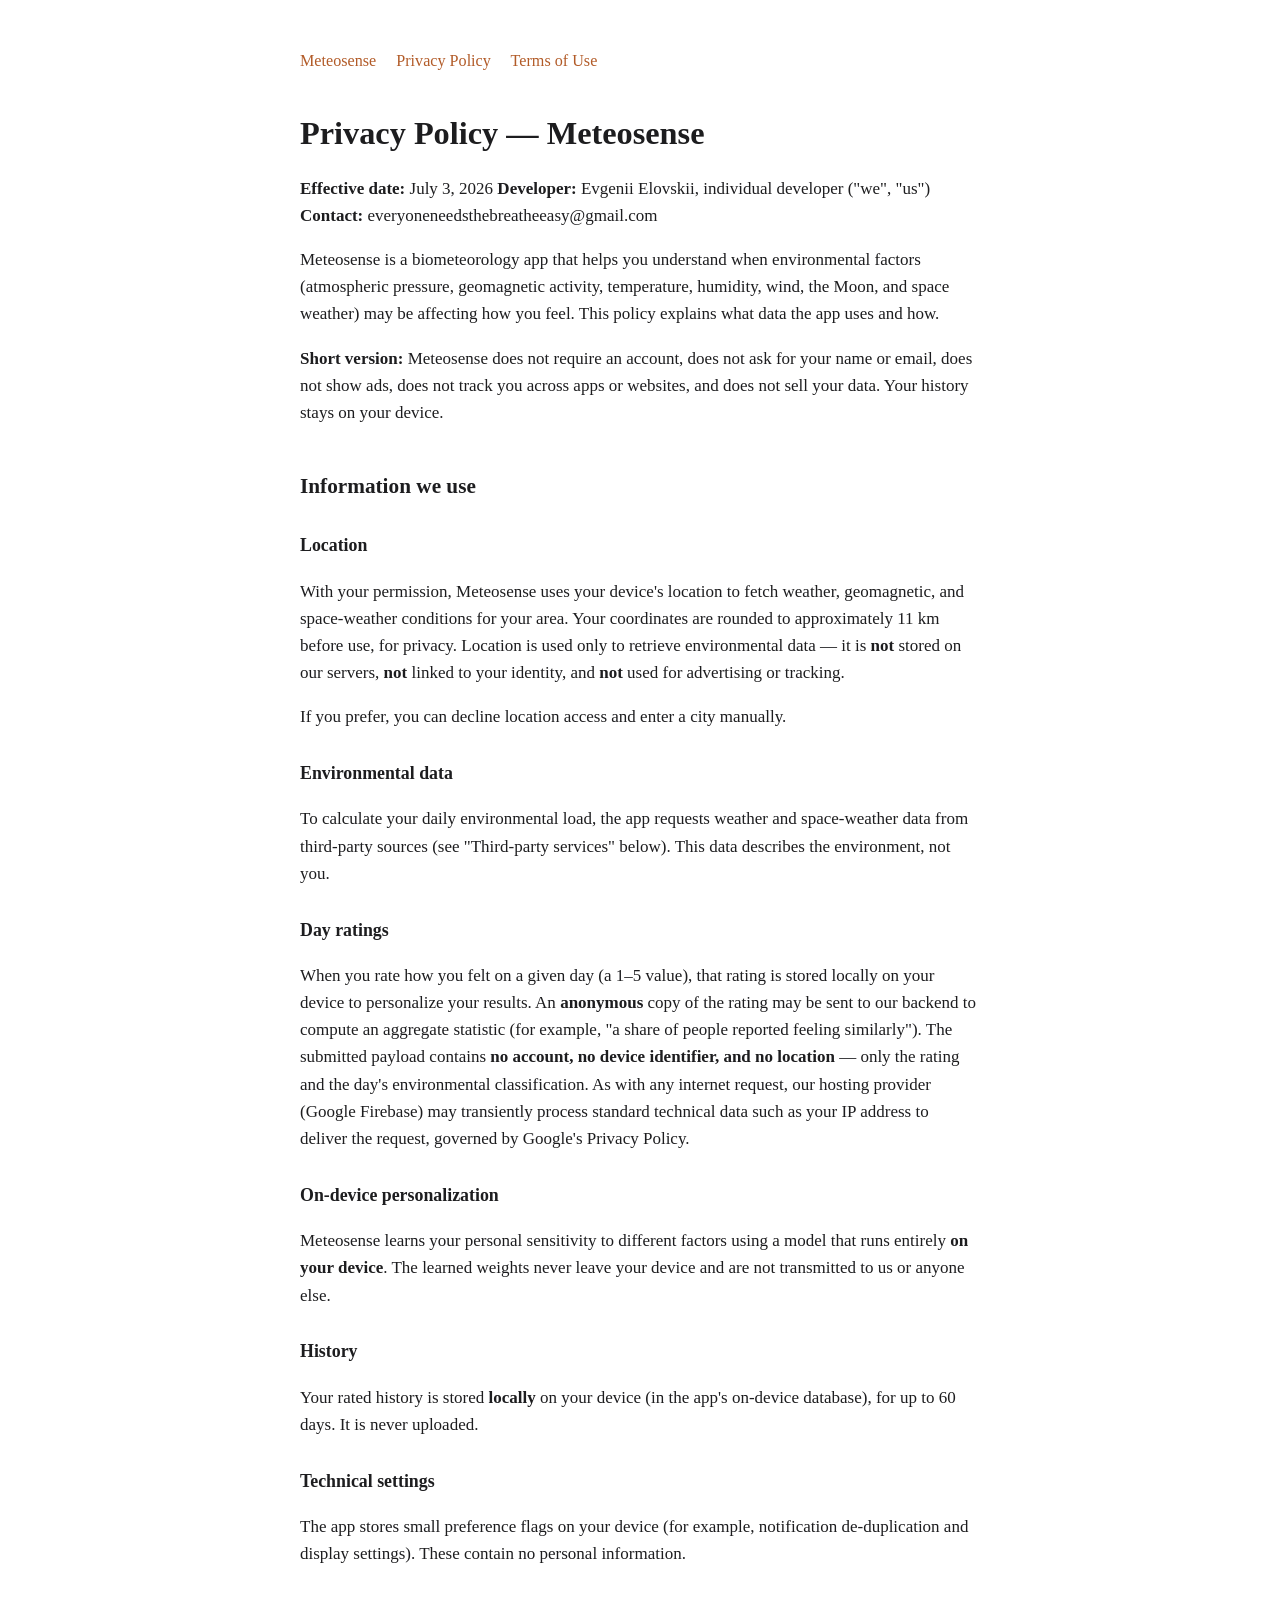
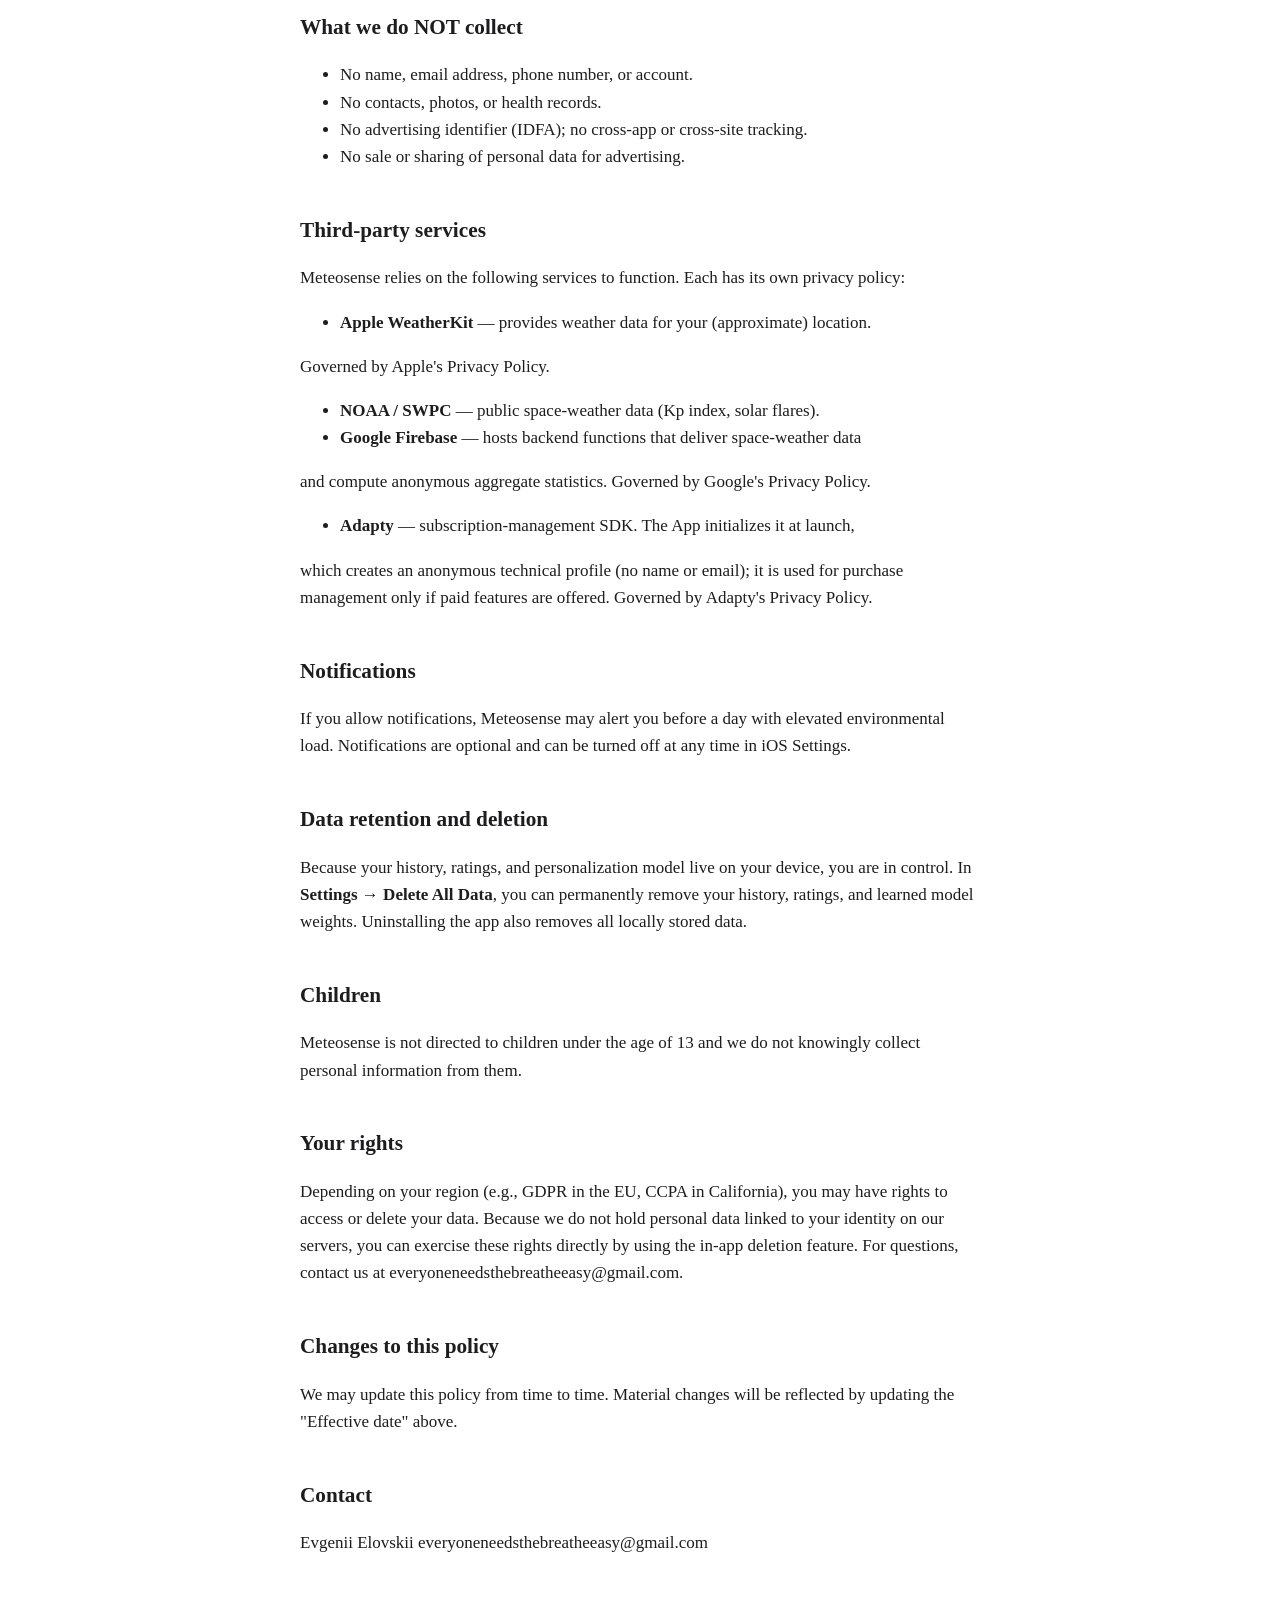
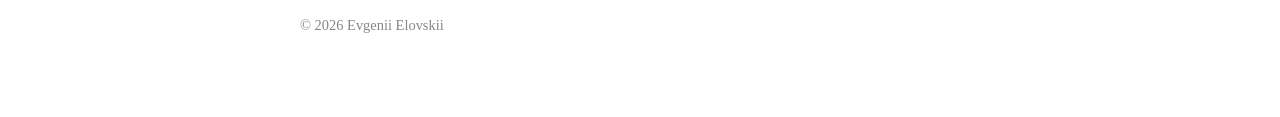
==== privacy.html @ d4ba09a6 "Meteosense support & legal pages (privacy, terms, support)" ====
<!DOCTYPE html>
<html lang="en">
<head>
<meta charset="utf-8">
<meta name="viewport" content="width=device-width, initial-scale=1">
<title>Privacy Policy — Meteosense</title>
<style>
  body { font: 17px/1.6 -apple-system, BlinkMacSystemFont, "Segoe UI", Georgia, serif;
         color: #1d1d1f; max-width: 680px; margin: 0 auto; padding: 48px 20px 80px; }
  h1 { font-size: 1.9em; line-height: 1.2; }
  h2 { font-size: 1.25em; margin-top: 2em; }
  h3 { font-size: 1.05em; margin-top: 1.6em; }
  a { color: #b25b28; }
  nav { margin-bottom: 2.5em; font-size: 0.95em; }
  nav a { margin-right: 16px; text-decoration: none; }
  footer { margin-top: 4em; font-size: 0.85em; color: #86868b; }
  @media (prefers-color-scheme: dark) {
    body { background: #111; color: #eee; }
    a { color: #e8955c; }
    footer { color: #888; }
  }
</style>
</head>
<body>
<nav><a href="index.html">Meteosense</a> <a href="privacy.html">Privacy Policy</a> <a href="terms.html">Terms of Use</a></nav>
<h1>Privacy Policy — Meteosense</h1>
<p><strong>Effective date:</strong> July 3, 2026 <strong>Developer:</strong> Evgenii Elovskii, individual developer ("we", "us") <strong>Contact:</strong> everyoneneedsthebreatheeasy@gmail.com</p>
<p>Meteosense is a biometeorology app that helps you understand when environmental factors (atmospheric pressure, geomagnetic activity, temperature, humidity, wind, the Moon, and space weather) may be affecting how you feel. This policy explains what data the app uses and how.</p>
<p><strong>Short version:</strong> Meteosense does not require an account, does not ask for your name or email, does not show ads, does not track you across apps or websites, and does not sell your data. Your history stays on your device.</p>
<h2>Information we use</h2>
<h3>Location</h3>
<p>With your permission, Meteosense uses your device's location to fetch weather, geomagnetic, and space-weather conditions for your area. Your coordinates are rounded to approximately 11 km before use, for privacy. Location is used only to retrieve environmental data — it is <strong>not</strong> stored on our servers, <strong>not</strong> linked to your identity, and <strong>not</strong> used for advertising or tracking.</p>
<p>If you prefer, you can decline location access and enter a city manually.</p>
<h3>Environmental data</h3>
<p>To calculate your daily environmental load, the app requests weather and space-weather data from third-party sources (see "Third-party services" below). This data describes the environment, not you.</p>
<h3>Day ratings</h3>
<p>When you rate how you felt on a given day (a 1–5 value), that rating is stored locally on your device to personalize your results. An <strong>anonymous</strong> copy of the rating may be sent to our backend to compute an aggregate statistic (for example, "a share of people reported feeling similarly"). The submitted payload contains <strong>no account, no device identifier, and no location</strong> — only the rating and the day's environmental classification. As with any internet request, our hosting provider (Google Firebase) may transiently process standard technical data such as your IP address to deliver the request, governed by Google's Privacy Policy.</p>
<h3>On-device personalization</h3>
<p>Meteosense learns your personal sensitivity to different factors using a model that runs entirely <strong>on your device</strong>. The learned weights never leave your device and are not transmitted to us or anyone else.</p>
<h3>History</h3>
<p>Your rated history is stored <strong>locally</strong> on your device (in the app's on-device database), for up to 60 days. It is never uploaded.</p>
<h3>Technical settings</h3>
<p>The app stores small preference flags on your device (for example, notification de-duplication and display settings). These contain no personal information.</p>
<h2>What we do NOT collect</h2>
<ul>
<li>No name, email address, phone number, or account.</li>
<li>No contacts, photos, or health records.</li>
<li>No advertising identifier (IDFA); no cross-app or cross-site tracking.</li>
<li>No sale or sharing of personal data for advertising.</li>
</ul>
<h2>Third-party services</h2>
<p>Meteosense relies on the following services to function. Each has its own privacy policy:</p>
<ul>
<li><strong>Apple WeatherKit</strong> — provides weather data for your (approximate) location.</li>
</ul>
<p>Governed by Apple's Privacy Policy.</p>
<ul>
<li><strong>NOAA / SWPC</strong> — public space-weather data (Kp index, solar flares).</li>
<li><strong>Google Firebase</strong> — hosts backend functions that deliver space-weather data</li>
</ul>
<p>and compute anonymous aggregate statistics. Governed by Google's Privacy Policy.</p>
<ul>
<li><strong>Adapty</strong> — subscription-management SDK. The App initializes it at launch,</li>
</ul>
<p>which creates an anonymous technical profile (no name or email); it is used for purchase management only if paid features are offered. Governed by Adapty's Privacy Policy.</p>
<h2>Notifications</h2>
<p>If you allow notifications, Meteosense may alert you before a day with elevated environmental load. Notifications are optional and can be turned off at any time in iOS Settings.</p>
<h2>Data retention and deletion</h2>
<p>Because your history, ratings, and personalization model live on your device, you are in control. In <strong>Settings → Delete All Data</strong>, you can permanently remove your history, ratings, and learned model weights. Uninstalling the app also removes all locally stored data.</p>
<h2>Children</h2>
<p>Meteosense is not directed to children under the age of 13 and we do not knowingly collect personal information from them.</p>
<h2>Your rights</h2>
<p>Depending on your region (e.g., GDPR in the EU, CCPA in California), you may have rights to access or delete your data. Because we do not hold personal data linked to your identity on our servers, you can exercise these rights directly by using the in-app deletion feature. For questions, contact us at everyoneneedsthebreatheeasy@gmail.com.</p>
<h2>Changes to this policy</h2>
<p>We may update this policy from time to time. Material changes will be reflected by updating the "Effective date" above.</p>
<h2>Contact</h2>
<p>Evgenii Elovskii everyoneneedsthebreatheeasy@gmail.com</p>
<footer>&copy; 2026 Evgenii Elovskii</footer>
</body>
</html>
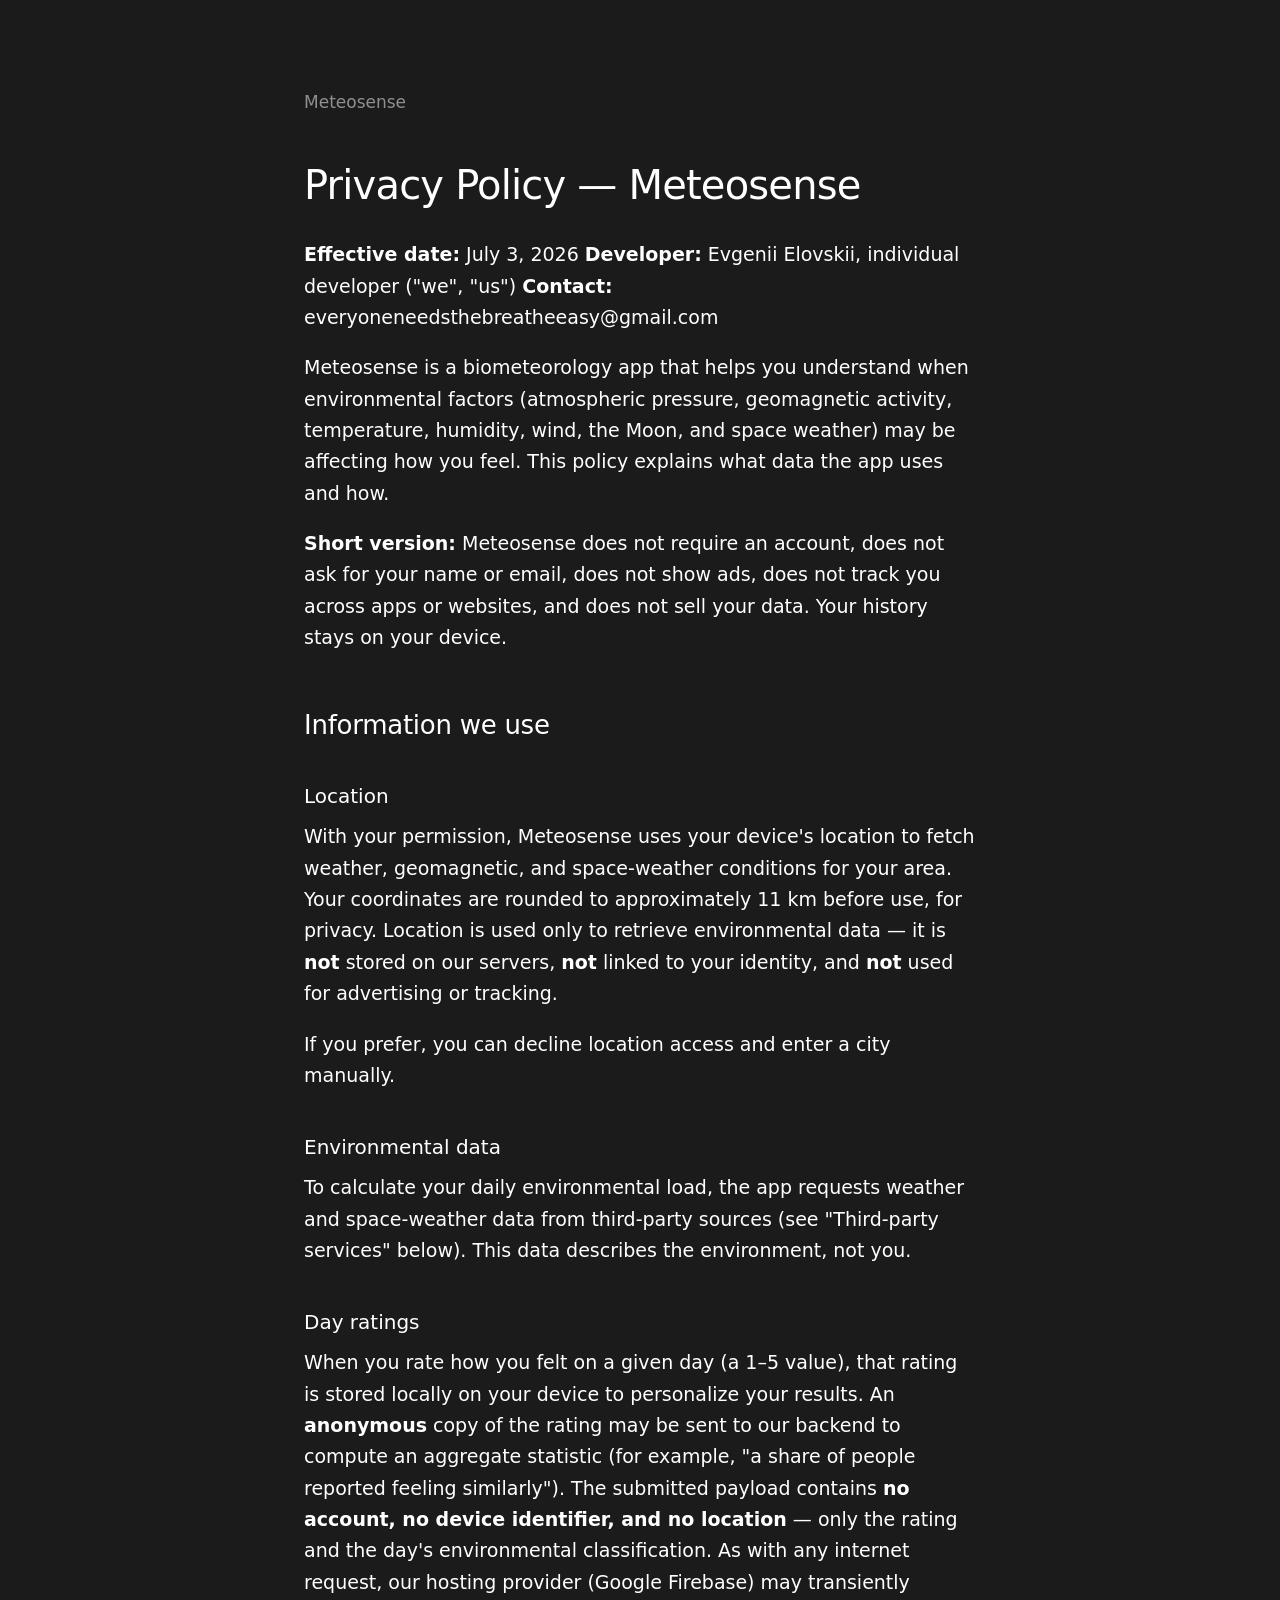
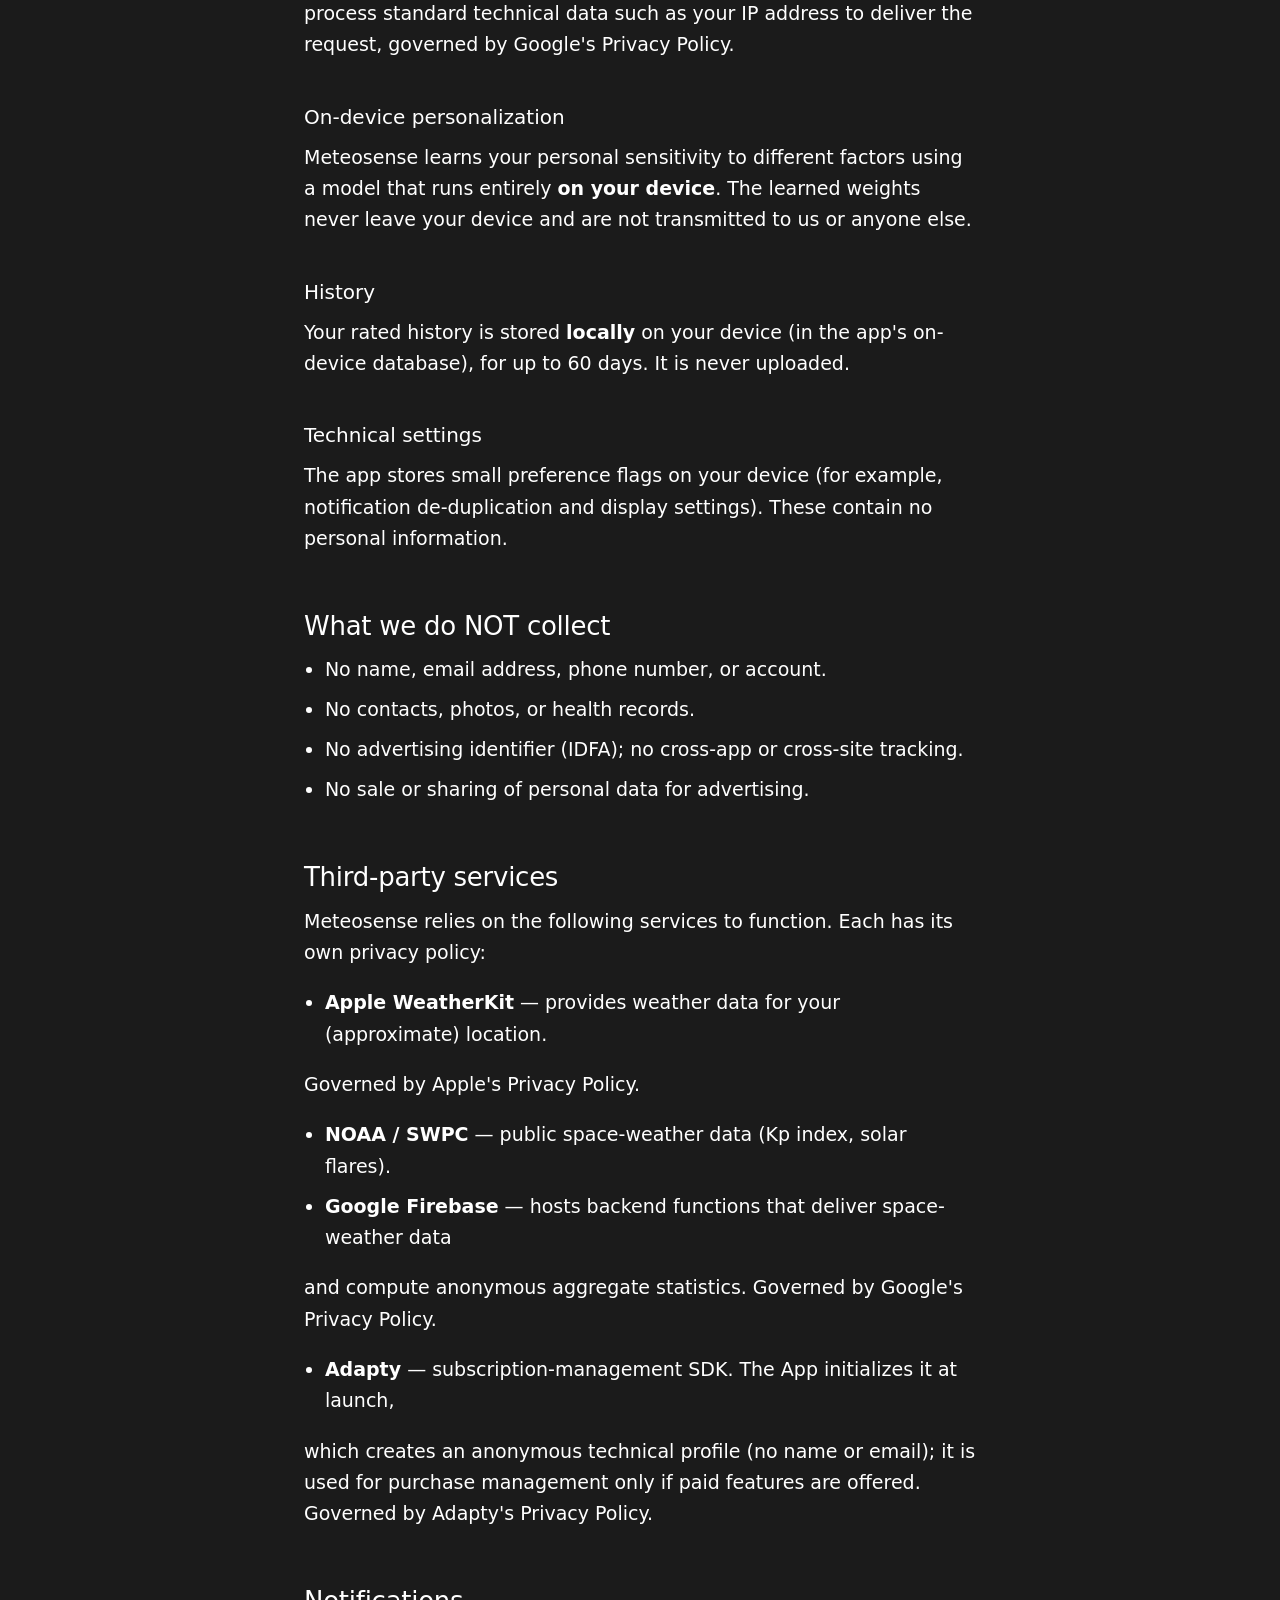
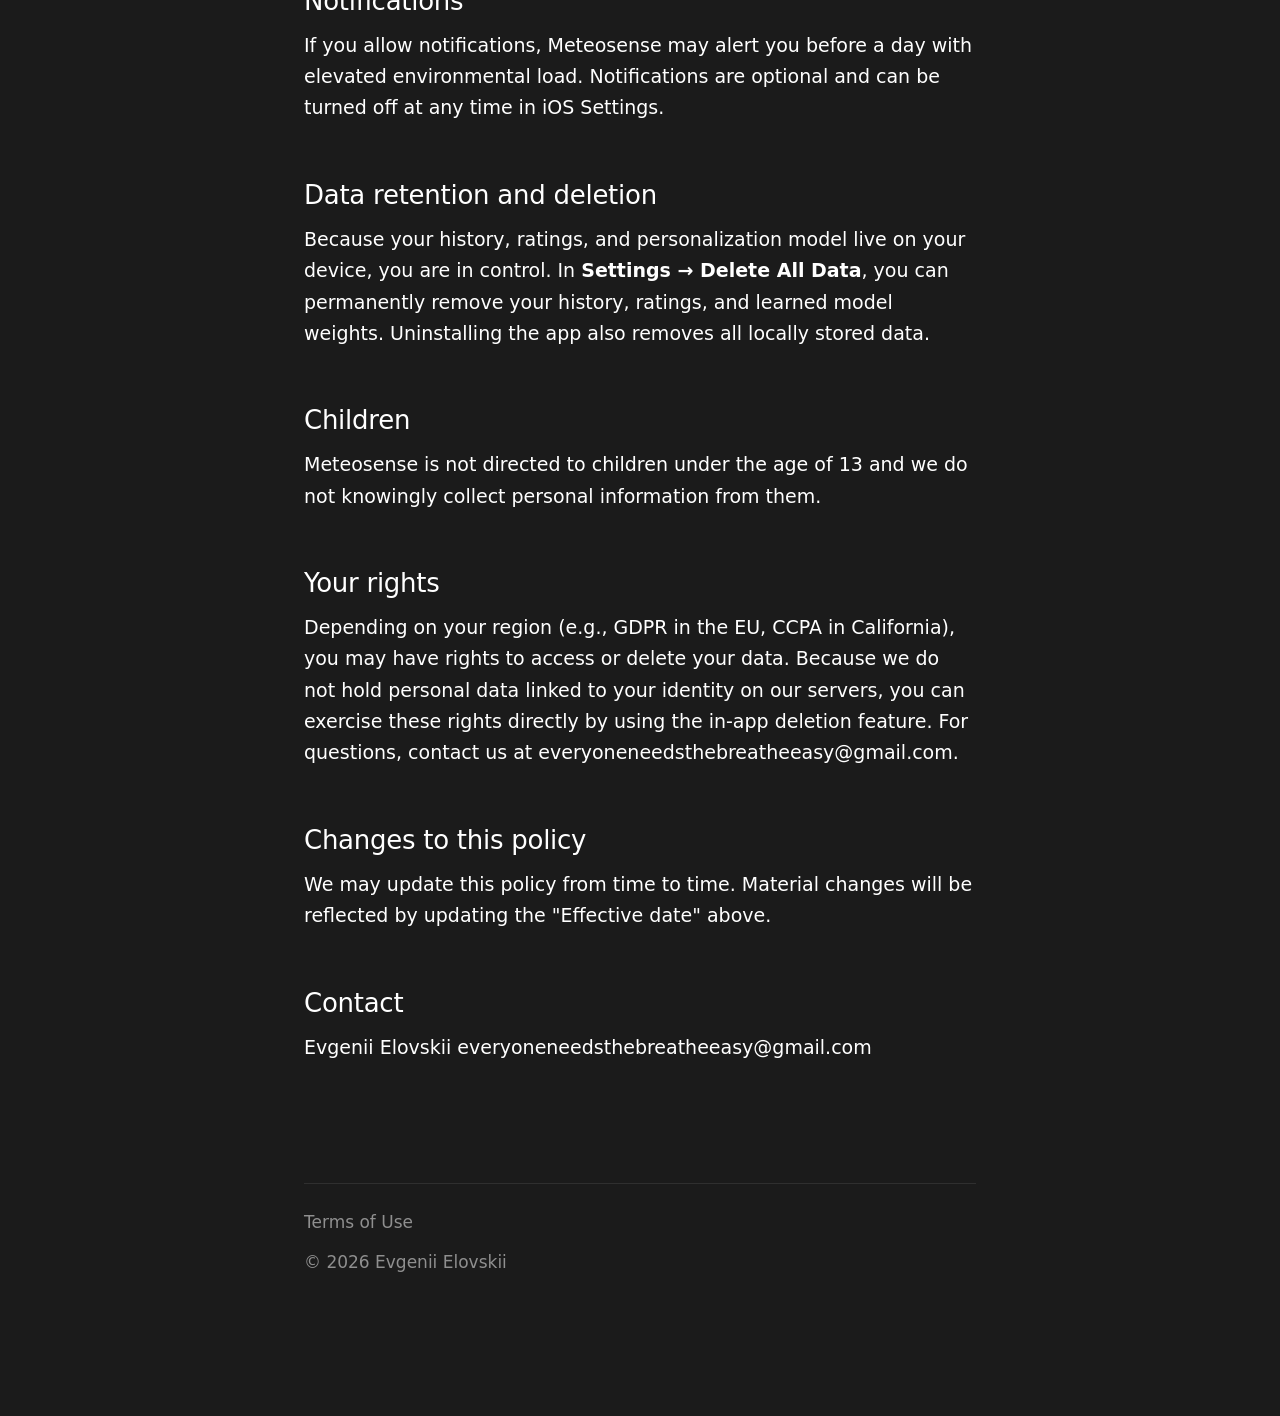
==== commit 0be85c88: "Turn the support page into a product page The site was a bare support stub with no link to the App S" ====
--- a/privacy.html
+++ b/privacy.html
@@ -4,25 +4,10 @@
 <meta charset="utf-8">
 <meta name="viewport" content="width=device-width, initial-scale=1">
 <title>Privacy Policy — Meteosense</title>
-<style>
-  body { font: 17px/1.6 -apple-system, BlinkMacSystemFont, "Segoe UI", Georgia, serif;
-         color: #1d1d1f; max-width: 680px; margin: 0 auto; padding: 48px 20px 80px; }
-  h1 { font-size: 1.9em; line-height: 1.2; }
-  h2 { font-size: 1.25em; margin-top: 2em; }
-  h3 { font-size: 1.05em; margin-top: 1.6em; }
-  a { color: #b25b28; }
-  nav { margin-bottom: 2.5em; font-size: 0.95em; }
-  nav a { margin-right: 16px; text-decoration: none; }
-  footer { margin-top: 4em; font-size: 0.85em; color: #86868b; }
-  @media (prefers-color-scheme: dark) {
-    body { background: #111; color: #eee; }
-    a { color: #e8955c; }
-    footer { color: #888; }
-  }
-</style>
+<link rel="stylesheet" href="style.css">
 </head>
-<body>
-<nav><a href="index.html">Meteosense</a> <a href="privacy.html">Privacy Policy</a> <a href="terms.html">Terms of Use</a></nav>
+<body class="doc">
+<nav><a href="index.html">Meteosense</a></nav>
 <h1>Privacy Policy — Meteosense</h1>
 <p><strong>Effective date:</strong> July 3, 2026 <strong>Developer:</strong> Evgenii Elovskii, individual developer ("we", "us") <strong>Contact:</strong> everyoneneedsthebreatheeasy@gmail.com</p>
 <p>Meteosense is a biometeorology app that helps you understand when environmental factors (atmospheric pressure, geomagnetic activity, temperature, humidity, wind, the Moon, and space weather) may be affecting how you feel. This policy explains what data the app uses and how.</p>
@@ -75,6 +60,9 @@
 <p>We may update this policy from time to time. Material changes will be reflected by updating the "Effective date" above.</p>
 <h2>Contact</h2>
 <p>Evgenii Elovskii everyoneneedsthebreatheeasy@gmail.com</p>
-<footer>&copy; 2026 Evgenii Elovskii</footer>
+<footer>
+<p class="footer-links"><a href="terms.html">Terms of Use</a></p>
+<p>&copy; 2026 Evgenii Elovskii</p>
+</footer>
 </body>
 </html>
--- a/style.css
+++ b/style.css
@@ -0,0 +1,198 @@
+/* Meteosense site style. Dark, system sans, large type, single 720px column. */
+
+:root {
+  color-scheme: dark;
+  --bg: #1b1b1b;
+  --fg: #ffffff;
+  --muted: #8f8f8f;
+  --rule: #2f2f2f;
+  --accent: #e8955c;
+}
+
+* { box-sizing: border-box; }
+
+body {
+  margin: 0 auto;
+  max-width: 720px;
+  padding: clamp(40px, 8vw, 88px) 24px clamp(80px, 14vw, 140px);
+  background: var(--bg);
+  color: var(--fg);
+  font-family: ui-sans-serif, system-ui, -apple-system, BlinkMacSystemFont, "Segoe UI", sans-serif;
+  font-size: clamp(18px, 2.4vw, 24px);
+  line-height: 1.5;
+  font-weight: 400;
+  -webkit-font-smoothing: antialiased;
+  text-rendering: optimizeLegibility;
+}
+
+/* Wordmark row */
+nav {
+  font-size: clamp(15px, 1.7vw, 17px);
+  color: var(--muted);
+  margin-bottom: clamp(28px, 5vw, 48px);
+}
+nav a { color: var(--muted); margin-right: 20px; }
+nav a:hover { color: var(--fg); }
+
+h1 {
+  font-size: clamp(40px, 7.2vw, 64px);
+  line-height: 1.08;
+  font-weight: 500;
+  letter-spacing: -0.02em;
+  margin: 0 0 clamp(20px, 3vw, 32px);
+}
+
+h2 {
+  font-size: clamp(28px, 5vw, 48px);
+  line-height: 1.15;
+  font-weight: 400;
+  letter-spacing: -0.01em;
+  margin: clamp(56px, 9vw, 96px) 0 clamp(16px, 2.4vw, 28px);
+}
+
+h3 {
+  font-size: clamp(19px, 2.4vw, 24px);
+  font-weight: 500;
+  margin: 2em 0 0.4em;
+}
+
+p { margin: 0 0 1em; }
+p:last-child { margin-bottom: 0; }
+
+.lede { font-size: clamp(20px, 3vw, 30px); line-height: 1.35; font-weight: 400; }
+.muted { color: var(--muted); font-size: clamp(15px, 1.7vw, 17px); }
+
+a { color: var(--fg); text-decoration: none; }
+a:hover { text-decoration: underline; text-underline-offset: 4px; }
+a.plain { color: var(--muted); }
+a.plain:hover { color: var(--fg); }
+
+/* App Store call to action */
+.cta { margin: clamp(32px, 5vw, 48px) 0 0; }
+.cta a {
+  display: inline-block;
+  padding: 0.55em 1.1em;
+  border: 1px solid var(--fg);
+  border-radius: 999px;
+  font-size: clamp(17px, 2vw, 21px);
+  transition: background 0.15s ease, color 0.15s ease;
+}
+.cta a:hover { background: var(--fg); color: var(--bg); text-decoration: none; }
+.cta .muted { margin-top: 0.9em; }
+
+/* Hero: three app screens fanned out, centre one in front */
+.hero {
+  display: flex;
+  justify-content: center;
+  align-items: center;
+  margin: 0 0 clamp(36px, 5.5vw, 60px);
+}
+.hero-shot {
+  display: block;
+  height: auto;
+  width: 32%;
+  filter: drop-shadow(0 22px 44px rgba(0, 0, 0, 0.55));
+}
+.hero-main {
+  width: 38%;
+  position: relative;
+  z-index: 2;
+}
+.hero-side {
+  z-index: 1;
+  filter: drop-shadow(0 18px 36px rgba(0, 0, 0, 0.5)) brightness(0.78);
+}
+.hero-side:first-child { margin-right: -5%; }
+.hero-side:last-child { margin-left: -5%; }
+
+/* Light entrance: the centre screen rises, the two behind it fan outwards */
+@keyframes heroRise {
+  from { opacity: 0; transform: translateY(26px) scale(0.97); }
+  to   { opacity: 1; transform: none; }
+}
+@keyframes heroFanLeft {
+  from { opacity: 0; transform: translate(9%, 18px) scale(0.94); }
+  to   { opacity: 1; transform: none; }
+}
+@keyframes heroFanRight {
+  from { opacity: 0; transform: translate(-9%, 18px) scale(0.94); }
+  to   { opacity: 1; transform: none; }
+}
+.hero-main { animation: heroRise 0.8s cubic-bezier(0.2, 0.7, 0.3, 1) 0.05s both; }
+.hero-side:first-child { animation: heroFanLeft 0.8s cubic-bezier(0.2, 0.7, 0.3, 1) 0.22s both; }
+.hero-side:last-child { animation: heroFanRight 0.8s cubic-bezier(0.2, 0.7, 0.3, 1) 0.32s both; }
+
+h1, .lede, .cta { animation: heroRise 0.7s cubic-bezier(0.2, 0.7, 0.3, 1) both; }
+h1 { animation-delay: 0.30s; }
+.lede { animation-delay: 0.38s; }
+.cta { animation-delay: 0.46s; }
+
+@media (prefers-reduced-motion: reduce) {
+  .hero-shot, h1, .lede, .cta { animation: none; }
+}
+
+/* One screen is enough on a phone; three would be unreadable */
+@media (max-width: 600px) {
+  .hero-side { display: none; }
+  .hero-main { width: 58%; }
+}
+
+ul { padding-left: 1.1em; margin: 0 0 1em; }
+li { margin-bottom: 0.45em; }
+li:last-child { margin-bottom: 0; }
+
+/* Accordion rows, one per line, chevron on the left */
+details { border-bottom: 1px solid var(--rule); }
+details:first-of-type { border-top: 1px solid var(--rule); }
+
+summary {
+  display: flex;
+  align-items: baseline;
+  gap: 0.55em;
+  list-style: none;
+  cursor: pointer;
+  padding: clamp(14px, 2vw, 20px) 0;
+  font-size: clamp(20px, 3.2vw, 32px);
+  line-height: 1.35;
+  font-weight: 400;
+}
+summary::-webkit-details-marker { display: none; }
+
+summary::before {
+  content: "";
+  flex: none;
+  width: 0.36em;
+  height: 0.36em;
+  margin-top: 0.16em;
+  border-right: 2px solid var(--muted);
+  border-bottom: 2px solid var(--muted);
+  transform: rotate(-45deg);
+  transition: transform 0.18s ease;
+}
+details[open] summary::before { transform: rotate(45deg); }
+summary:hover::before { border-color: var(--fg); }
+
+details > div {
+  padding: 0 0 clamp(20px, 3vw, 32px) 1.9em;
+}
+
+footer {
+  margin-top: clamp(72px, 12vw, 120px);
+  padding-top: 24px;
+  border-top: 1px solid var(--rule);
+  color: var(--muted);
+  font-size: clamp(15px, 1.7vw, 17px);
+}
+footer p { margin: 0 0 0.7em; }
+footer p:last-child { margin-bottom: 0; }
+footer a { color: var(--muted); }
+footer a:hover { color: var(--fg); }
+body.doc footer a { text-decoration: none; }
+
+/* Legal documents: same skin, document-scale type */
+body.doc { font-size: clamp(16px, 1.9vw, 19px); line-height: 1.65; }
+body.doc h1 { font-size: clamp(30px, 4.6vw, 40px); }
+body.doc h2 { font-size: clamp(21px, 2.6vw, 26px); margin: 2.2em 0 0.5em; font-weight: 500; }
+body.doc h3 { font-size: clamp(18px, 2.1vw, 20px); }
+body.doc a { text-decoration: underline; text-underline-offset: 3px; }
+body.doc nav a { text-decoration: none; }
